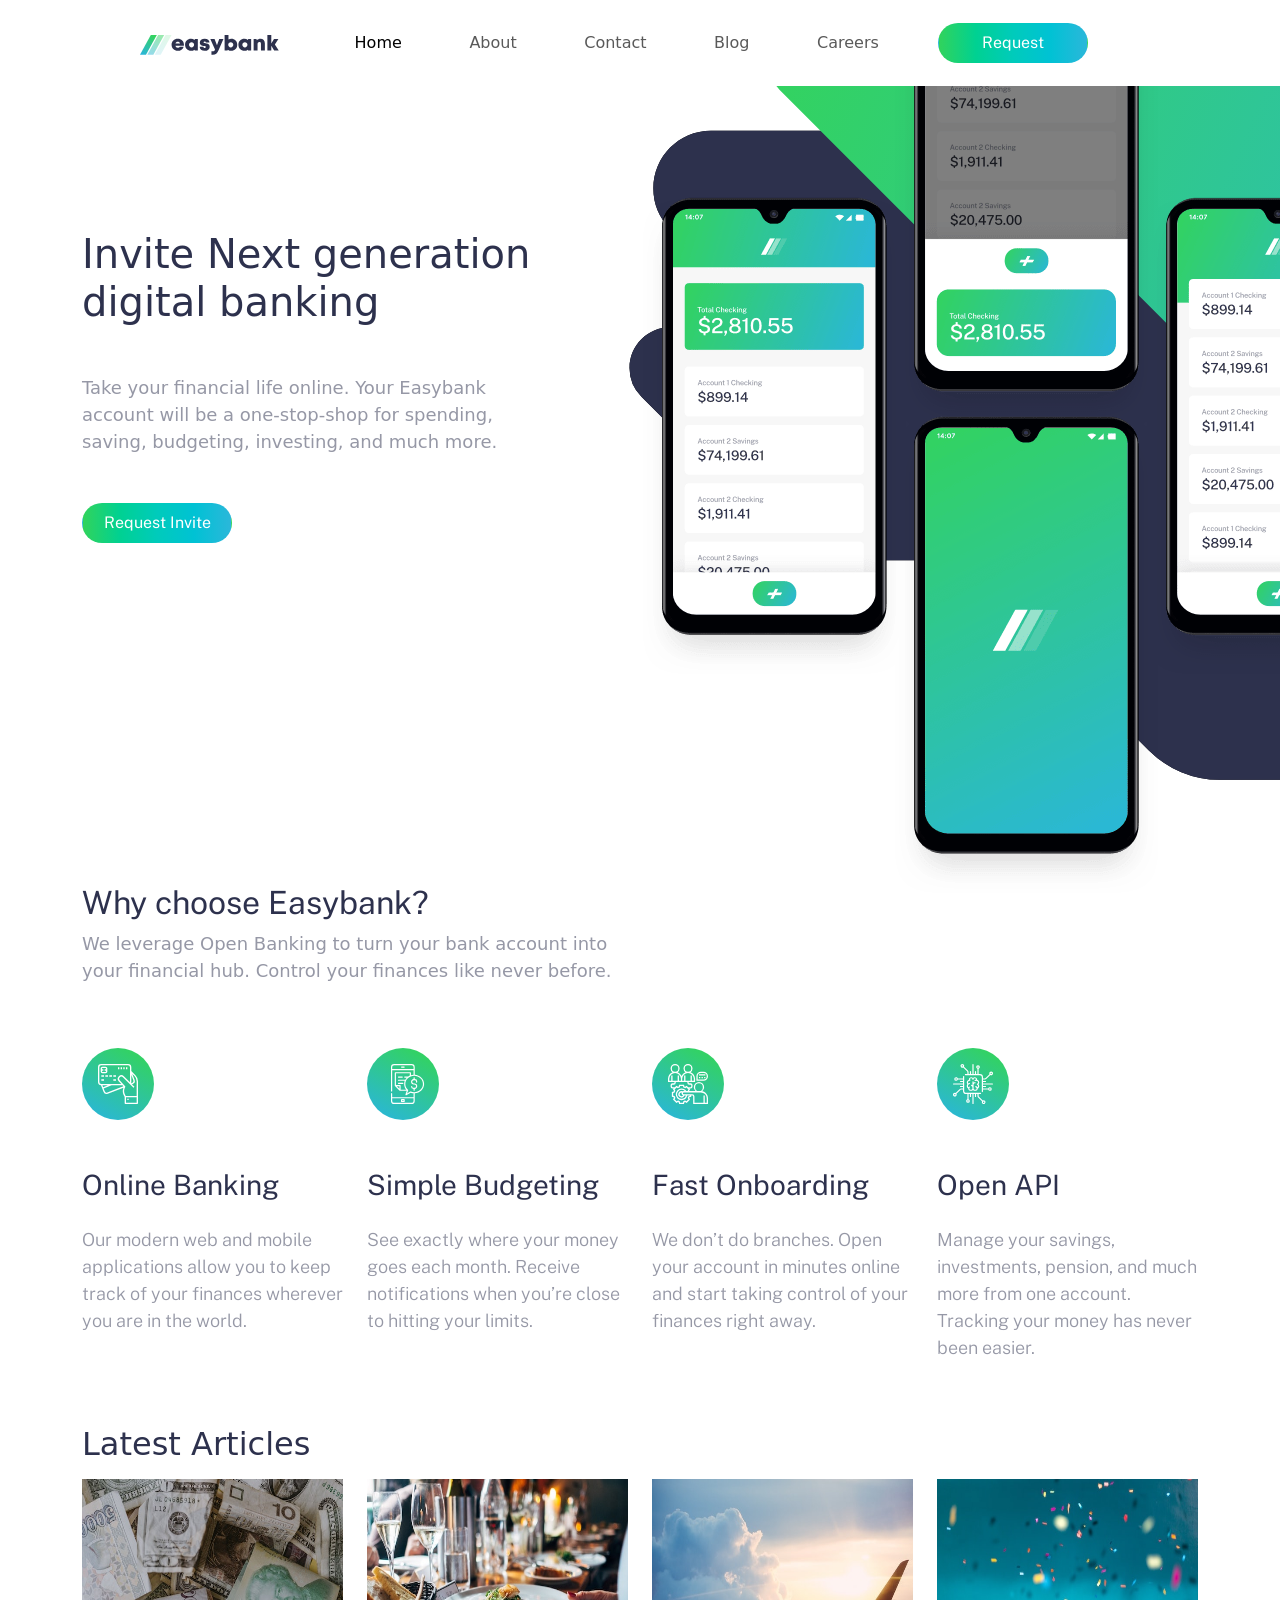
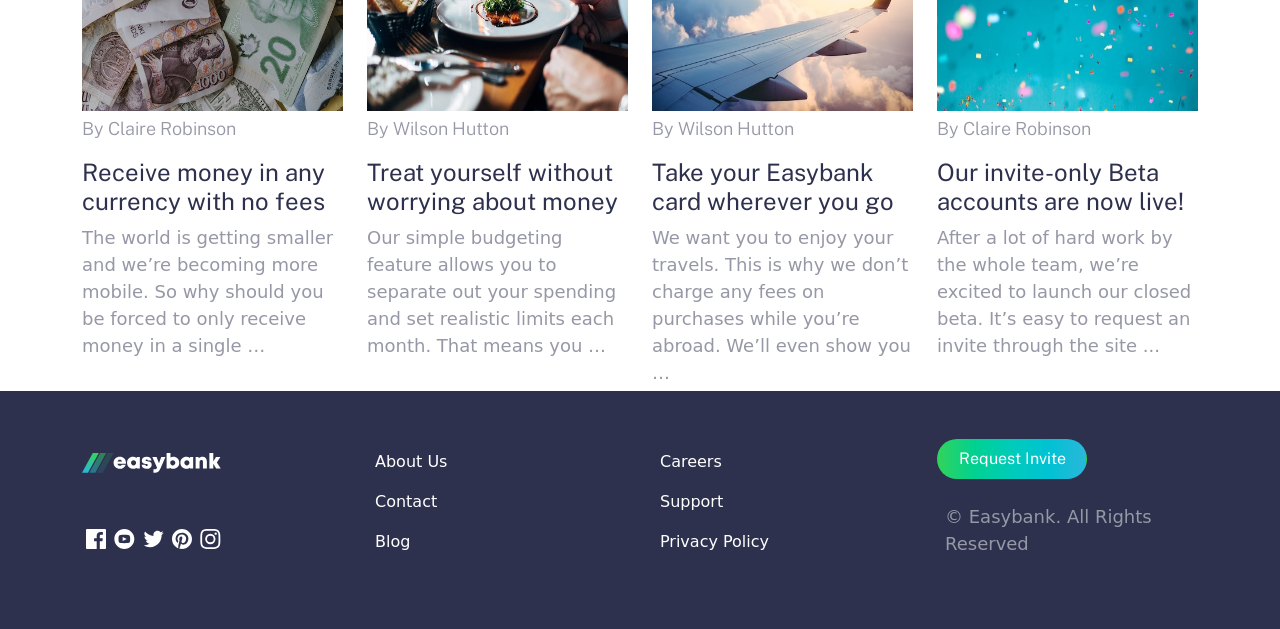
==== index.html @ f59cf516 "v0.2" ====
<!DOCTYPE html>
<html lang="en">
  <head>
    <meta charset="UTF-8" />
    <meta name="viewport" content="width=device-width, initial-scale=1.0" />
    <!-- displays site properly based on user's device -->

    <title>Easybank landing page</title>

    <!-- google fonts -->
    <link rel="preconnect" href="https://fonts.googleapis.com" />
    <link rel="preconnect" href="https://fonts.gstatic.com" crossorigin />
    <link
      href="https://fonts.googleapis.com/css2?family=Public+Sans:ital,wght@0,100..900;1,100..900&display=swap"
      rel="stylesheet"
    />

    <!-- Bootstrap CSS -->
    <link
      rel="stylesheet"
      href="./assets/vendors/bootstrap/bootstrap.min.css"
    />
    <!-- Main CSS -->
    <link rel="stylesheet" href="./assets/css/style.css" />
  </head>
  <body>
    <!-- start navbar -->
    <nav class="navbar navbar-expand-lg sticky-top bg-white">
      <div class="container-fluid nav-cont">
        <a class="navbar-brand" href="#"
          ><svg xmlns="http://www.w3.org/2000/svg" width="139" height="20">
            <defs>
              <linearGradient
                id="a"
                x1="72.195%"
                x2="17.503%"
                y1="0%"
                y2="100%"
              >
                <stop offset="0%" stop-color="#33D35E" />
                <stop offset="100%" stop-color="#2AB6D9" />
              </linearGradient>
            </defs>
            <g fill="none" fill-rule="evenodd">
              <path
                fill="#2D314D"
                fill-rule="nonzero"
                d="M37.754 15.847c2.852 0 5.152-1.622 5.952-4.216h-3.897c-.376.665-1.14 1.066-2.055 1.066-1.237 0-2.065-.674-2.32-1.978h8.44c.051-.352.081-.694.081-1.037 0-3.335-2.537-5.95-6.201-5.95-3.568 0-6.175 2.564-6.175 6.049 0 3.473 2.628 6.066 6.175 6.066zm2.344-7.297h-4.596c.317-1.129 1.11-1.749 2.252-1.749 1.181 0 2 .613 2.344 1.75zm10.946 7.296c1.32 0 2.5-.434 3.43-1.188l.336.804h3.027V4.093h-2.919l-.4.88c-.94-.775-2.135-1.222-3.474-1.222-3.476 0-5.961 2.505-5.961 6.026 0 3.533 2.485 6.07 5.961 6.07zm.524-3.467c-1.467 0-2.545-1.108-2.545-2.593 0-1.475 1.069-2.583 2.545-2.583 1.466 0 2.544 1.108 2.544 2.583 0 1.485-1.078 2.593-2.544 2.593zm13.123 3.467c3.02 0 5.025-1.554 5.025-3.93 0-2.883-2.387-3.256-4.183-3.575-1.08-.193-1.95-.344-1.95-.99 0-.527.422-.838 1.05-.838.71 0 1.197.337 1.197 1.063h3.667c-.044-2.303-1.92-3.843-4.816-3.843-2.912 0-4.854 1.47-4.854 3.75 0 2.757 2.337 3.289 4.1 3.574 1.092.181 1.952.368 1.952 1.024 0 .587-.543.88-1.116.88-.742 0-1.32-.383-1.32-1.214h-3.77c.036 2.463 1.919 4.1 5.018 4.1zm8.1 3.858c2.936 0 4.344-1.257 5.877-4.736l4.764-10.863h-4.206l-2.249 6.263-2.412-6.263H70.31l4.698 10.43c-.53 1.414-.983 1.804-2.48 1.804H71.45v3.365h1.341zm18.504-3.858c3.5 0 5.973-2.515 5.973-6.048S94.796 3.75 91.295 3.75a5.332 5.332 0 00-2.825.784V0H84.6v15.474h2.897l.37-.844c.923.771 2.102 1.216 3.428 1.216zm-.523-3.467c-1.467 0-2.545-1.108-2.545-2.58 0-1.486 1.078-2.594 2.545-2.594 1.466 0 2.544 1.108 2.544 2.593 0 1.473-1.087 2.58-2.544 2.58zm13.598 3.467c1.32 0 2.5-.434 3.43-1.188l.336.804h3.027V4.093h-2.918l-.401.88c-.939-.775-2.135-1.222-3.474-1.222-3.476 0-5.96 2.505-5.96 6.026 0 3.533 2.484 6.07 5.96 6.07zm.524-3.467c-1.467 0-2.545-1.108-2.545-2.593 0-1.475 1.07-2.583 2.545-2.583 1.467 0 2.545 1.108 2.545 2.583 0 1.485-1.078 2.593-2.545 2.593zm12.653 3.095V9.403c0-1.447.702-2.3 1.923-2.3.986 0 1.483.657 1.483 1.98v6.39h3.915V8.543c0-2.897-1.733-4.773-4.373-4.773-1.47 0-2.733.565-3.58 1.508l-.537-1.172h-2.747v11.369h3.916zm13.748 0v-4.808l2.848 4.808h4.616l-3.902-5.95 3.543-5.419h-4.397l-2.708 4.454V0h-3.916v15.474h3.916z"
              />
              <g fill="url(#a)">
                <path d="M10.802 0L0 19.704h5.986L16.789 0z" />
                <path opacity=".5" d="M18.171 0L7.368 19.704h5.986L24.157 0z" />
                <path
                  opacity=".15"
                  d="M25.539 0L14.737 19.704h5.986L31.525 0z"
                />
              </g>
            </g></svg
        ></a>
        <button
          class="navbar-toggler"
          type="button"
          data-bs-toggle="collapse"
          data-bs-target="#navbarSupportedContent"
          aria-controls="navbarSupportedContent"
          aria-expanded="false"
          aria-label="Toggle navigation"
        >
          <span class="navbar-toggler-icon"></span>
        </button>
        <div class="collapse navbar-collapse" id="navbarSupportedContent">
          <ul
            class="bg-white pb-3 pb-lg-0 navbar-nav justify-content-evenly mb-2 mb-lg-0 align-items-center"
          >
            <li class="nav-item">
              <a class="nav-link active" aria-current="page" href="#">Home</a>
            </li>
            <li class="nav-item">
              <a class="nav-link" href="#">About</a>
            </li>
            <li class="nav-item">
              <a class="nav-link" href="#">Contact</a>
            </li>
            <li class="nav-item">
              <a class="nav-link" href="#">Blog</a>
            </li>
            <li class="nav-item">
              <a class="nav-link" href="#">Careers</a>
            </li>
            <button class="btn rounded-pill public-sans-400 nav-btn">Request</button>
          </ul>
        </div>
      </div>
    </nav>
    <!-- end navbar -->

    <!-- start hero -->
    <div class="container mt-5">
      <section class="row hero">
        <div class="col-5 mt-5 pt-5">
          <h1 class="public-sans-500">
            Invite Next generation digital banking
          </h1>
          <p class="my-5">
            Take your financial life online. Your Easybank account will be a
            one-stop-shop for spending, saving, budgeting, investing, and much
            more.
          </p>
          <button class="btn rounded-pill public-sans-400">
            Request Invite
          </button>
        </div>
        <div class="col-7 hero-cont">
          <div class="intro-desktop">
            <svg
              class="svg-desktop"
              xmlns="http://www.w3.org/2000/svg"
              xmlns:xlink="http://www.w3.org/1999/xlink"
              width="1271"
              height="1034"
            >
              <defs>
                <linearGradient
                  id="c"
                  x1="0%"
                  x2="99.58%"
                  y1="36.147%"
                  y2="63.736%"
                >
                  <stop offset="0%" stop-color="#33D35E" />
                  <stop offset="100%" stop-color="#2AB6D9" />
                </linearGradient>
                <filter
                  id="a"
                  width="104.9%"
                  height="135.9%"
                  x="-4.8%"
                  y="-17.6%"
                  filterUnits="objectBoundingBox"
                >
                  <feOffset
                    dy="2"
                    in="SourceAlpha"
                    result="shadowOffsetOuter1"
                  />
                  <feGaussianBlur
                    in="shadowOffsetOuter1"
                    result="shadowBlurOuter1"
                    stdDeviation="38.5"
                  />
                  <feColorMatrix
                    in="shadowBlurOuter1"
                    values="0 0 0 0 0 0 0 0 0 0 0 0 0 0 0 0 0 0 0.0240111451 0"
                  />
                </filter>
                <path
                  id="b"
                  d="M69.445 572.84L203.73 707.112a100 100 0 0070.708 29.286h70.693a100 100 0 0170.708 29.287l161.04 161.027A100 100 0 00647.584 956h388.853c44.964 0 81.415-36.45 81.415-81.414a81.414 81.414 0 00-23.848-57.57l-86.392-86.386c-12.033-12.032-12.034-31.54-.002-43.574a30.812 30.812 0 0121.788-9.025c17.017 0 30.812-13.795 30.812-30.812 0-8.172-3.246-16.01-9.025-21.788L855.85 430.11a100 100 0 00-70.708-29.287H550.7a100 100 0 01-70.708-29.287l-35.253-35.25A100 100 0 00374.032 307H138.88c-31.769 0-57.523 25.754-57.523 57.523a57.523 57.523 0 0016.85 40.676l28.761 28.76c15.886 15.884 15.887 41.64.003 57.525a40.676 40.676 0 01-28.764 11.915c-22.465 0-40.677 18.211-40.677 40.676a40.676 40.676 0 0011.915 28.764z"
                />
              </defs>
              <g fill="none" fill-rule="evenodd" transform="translate(15)">
                <use fill="#000" filter="url(#a)" xlink:href="#b" />
                <use fill="#2D314D" xlink:href="#b" />
                <path
                  fill="url(#c)"
                  d="M207.445 265.84L341.73 400.112a100 100 0 0070.708 29.286h70.693a100 100 0 0170.708 29.287l161.04 161.027A100 100 0 00785.584 649h388.853c44.964 0 81.415-36.45 81.415-81.414a81.414 81.414 0 00-23.848-57.57l-86.392-86.386c-12.033-12.032-12.034-31.54-.002-43.574a30.812 30.812 0 0121.788-9.025c17.017 0 30.812-13.795 30.812-30.812 0-8.172-3.246-16.01-9.025-21.788L993.85 123.11a100 100 0 00-70.708-29.287H688.7a100 100 0 01-70.708-29.287l-35.253-35.25A100 100 0 00512.032 0H276.88c-31.769 0-57.523 25.754-57.523 57.523a57.523 57.523 0 0016.85 40.676l28.761 28.76c15.886 15.884 15.887 41.64.003 57.525a40.676 40.676 0 01-28.764 11.915c-22.465 0-40.677 18.211-40.677 40.676a40.676 40.676 0 0011.915 28.764z"
                />
              </g>
            </svg>
          </div>
          <div class="mockup">
            <img src="./images/image-mockups.png" alt="" />
          </div>
        </div>
      </section>
    </div>
    <!-- end hero -->

    <!-- start section 2 -->
    <div class="container">
      <div class="sec2-content w-50">
        <h2 class="public-sans-400">Why choose Easybank?</h2>
        <p>
          We leverage Open Banking to turn your bank account into your financial
          hub. Control your finances like never before.
        </p>
      </div>
      <section class="row section2 pt-5">
        <div class="col-3">
          <svg
            class="mb-5"
            xmlns="http://www.w3.org/2000/svg"
            width="72"
            height="72"
          >
            <defs>
              <linearGradient id="a" x1="0%" x2="99.58%" y1="0%" y2="99.58%">
                <stop offset="0%" stop-color="#33D35E" />
                <stop offset="100%" stop-color="#2AB6D9" />
              </linearGradient>
            </defs>
            <g fill="none" fill-rule="evenodd">
              <circle cx="36" cy="36" r="36" fill="url(#a)" />
              <path
                fill="#FFF"
                fill-rule="nonzero"
                d="M45.984 16a3.336 3.336 0 013.332 3.332v3.727l4.11 4.118a8.72 8.72 0 012.553 6.141v21.994a.666.666 0 01-.667.667H43.32a.666.666 0 01-.667-.667V48.84l-.382-.612a9.632 9.632 0 01-.83-8.553L25.799 45.7a3.332 3.332 0 01-4.307-1.91l-2.504-6.502A3.325 3.325 0 0116 33.99V19.332A3.336 3.336 0 0119.332 16zm8.662 33.316h-10.66v5.33h10.66v-5.33zm-7.996 1.332v1.333h-1.332v-1.333h1.332zm3.675-24.69l2.255 5.855a3.332 3.332 0 01-1.91 4.305l-.683.266 2.465 2.466-.942.942-10.618-10.615a2.222 2.222 0 00-3.209 3.073l5.46 5.957c.196.213.232.53.088.78a8.309 8.309 0 00.169 8.534l.289.462h10.957V33.318a7.379 7.379 0 00-2.162-5.198l-2.159-2.163zm-9.798 11.36H29.565v.004l-7.953 3.065 1.124 2.923a1.999 1.999 0 002.584 1.147l16.073-6.195-.866-.944zm-14.658.004h-5.44l.702 1.824 4.738-1.824zm20.115-19.99H19.332a2 2 0 00-2 2V33.99a2 2 0 002 2h19.974l-2.602-2.843a3.555 3.555 0 015.13-4.916l6.104 6.105c.025-.114.04-.23.045-.346V23.582l-.006-.015h.006v-4.235a2 2 0 00-1.999-2zm3.332 9.712v6.946a3.332 3.332 0 01-.282 1.333l1.156-.446a1.999 1.999 0 001.148-2.584l-2.022-5.25zm-27.32 4.281v1.333h-2.664v-1.333h2.665zm11.994 0v1.333h-2.665v-1.333h2.665zm-11.993-3.998v1.333h-2.665v-1.333h2.665zm3.998 0v1.333h-2.666v-1.333h2.666zm3.998 0v1.333h-2.666v-1.333h2.666zm3.997 0v1.333h-2.665v-1.333h2.665zm-10.394-8.662c.957 0 1.732.776 1.732 1.733v3.198c0 .957-.775 1.732-1.732 1.732h-3.198a1.732 1.732 0 01-1.733-1.732v-3.198c0-.957.776-1.733 1.733-1.733zm0 1.333h-3.198a.4.4 0 00-.4.4v.932h1.332v1.333h-1.332v.933c0 .22.179.4.4.4h3.198a.4.4 0 00.4-.4v-.933h-1.333V21.33h1.333v-.932a.4.4 0 00-.4-.4zm21.722-.666v1.998h-1.333v-1.998h1.333zm-2.666 0v1.998H41.32v-1.998h1.332zm-2.665 0v1.998h-1.332v-1.998h1.332zm-2.665 0v1.998h-1.333v-1.998h1.333z"
              />
            </g>
          </svg>
          <h3 class="public-sans-400 mb-4">Online Banking</h3>
          <p class="public-sans-300">
            Our modern web and mobile applications allow you to keep track of
            your finances wherever you are in the world.
          </p>
        </div>
        <div class="col-3">
          <svg
            class="mb-5"
            xmlns="http://www.w3.org/2000/svg"
            width="72"
            height="72"
          >
            <defs>
              <linearGradient id="a" x1="0%" x2="99.58%" y1="0%" y2="99.58%">
                <stop offset="0%" stop-color="#33D35E" />
                <stop offset="100%" stop-color="#2AB6D9" />
              </linearGradient>
            </defs>
            <g fill="none" fill-rule="evenodd">
              <circle cx="36" cy="36" r="36" fill="url(#a)" />
              <path
                fill="#FFF"
                fill-rule="nonzero"
                d="M44.633 16a3.096 3.096 0 013.092 3.092v7.57c5.23.286 9.393 4.365 9.393 9.338 0 4.973-4.162 9.052-9.393 9.338v7.57A3.095 3.095 0 0144.633 56H27.099a3.095 3.095 0 01-3.092-3.092v-7.24a.587.587 0 111.174 0v3.522h21.37v-3.852a10.479 10.479 0 01-2.89-.568l-4.383 2.391c-.466.254-1.013-.22-.833-.716l1.308-3.596h-6.705a.592.592 0 01-.415-.172l-4.697-4.696a.593.593 0 01-.172-.415V24.728c0-.324.263-.587.587-.587h15.03c.324 0 .587.263.587.587v2.402c.819-.258 1.685-.419 2.583-.468v-4.478H25.18v20.704a.587.587 0 11-1.174 0V19.092A3.096 3.096 0 0127.099 16zm1.918 34.364H25.18v2.544a1.92 1.92 0 001.918 1.918h17.534a1.92 1.92 0 001.918-1.918v-2.544zm-9.433.705c.325 0 .587.262.587.587v1.878a.587.587 0 01-.587.587h-2.505a.587.587 0 01-.587-.587v-1.878c0-.325.263-.587.587-.587zm-.587 1.174h-1.33v.704h1.33v-.704zM47.138 27.82c-4.856 0-8.806 3.67-8.806 8.18 0 2.217.94 4.293 2.647 5.846.177.16.239.41.157.635l-1.056 2.905 3.251-1.773a.587.587 0 01.49-.034 9.343 9.343 0 003.317.601c4.856 0 8.806-3.67 8.806-8.18s-3.95-8.18-8.806-8.18zm0 1.33c.324 0 .587.264.587.588v1.291h.04a2.469 2.469 0 012.465 2.466v.626a.587.587 0 11-1.174 0v-.626c0-.712-.58-1.291-1.292-1.291h-.94c-.884 0-1.604.72-1.604 1.604 0 .885.72 1.605 1.605 1.605h.626a2.782 2.782 0 012.779 2.779c0 1.44-1.1 2.627-2.505 2.765v1.305a.587.587 0 11-1.174 0v-1.291h-.04a2.469 2.469 0 01-2.465-2.466.587.587 0 111.174 0c0 .712.58 1.291 1.292 1.291h.939c.885 0 1.605-.72 1.605-1.604 0-.885-.72-1.605-1.605-1.605h-.626a2.782 2.782 0 01-2.78-2.779c0-1.44 1.102-2.627 2.506-2.765v-1.305c0-.324.263-.587.587-.587zm-4.345-3.835H28.938v11.663h4.11c.324 0 .587.263.587.588v4.11h5.567c-1.327-1.622-2.044-3.593-2.044-5.676 0-1.112.208-2.18.59-3.17h-6.266a.587.587 0 110-1.174h6.82c.399-.711.893-1.369 1.466-1.957h-2.023a.587.587 0 110-1.174h3.13c.076 0 .148.014.214.04.53-.38 1.1-.71 1.704-.985v-2.265zM32.461 38.153h-2.692l2.692 2.692v-2.692zm3.405-3.366a.587.587 0 110 1.174h-4.384a.587.587 0 110-1.174zm-.626-6.263a.587.587 0 110 1.175h-3.758a.587.587 0 110-1.175zm9.393-11.35H27.099a1.92 1.92 0 00-1.918 1.918v1.918h21.37v-1.918a1.92 1.92 0 00-1.918-1.918zm-7.515 1.33a.587.587 0 110 1.175h-2.505a.587.587 0 110-1.174z"
              />
            </g>
          </svg>
          <h3 class="public-sans-400 mb-4">Simple Budgeting</h3>
          <p class="public-sans-300">
            See exactly where your money goes each month. Receive notifications
            when you’re close to hitting your limits.
          </p>
        </div>
        <div class="col-3">
          <svg
            class="mb-5"
            xmlns="http://www.w3.org/2000/svg"
            width="72"
            height="72"
          >
            <defs>
              <linearGradient id="a" x1="0%" x2="99.58%" y1="0%" y2="99.58%">
                <stop offset="0%" stop-color="#33D35E" />
                <stop offset="100%" stop-color="#2AB6D9" />
              </linearGradient>
            </defs>
            <g fill="none" fill-rule="evenodd">
              <circle cx="36" cy="36" r="36" fill="url(#a)" />
              <path
                fill="#FFF"
                fill-rule="nonzero"
                d="M36 16a4.522 4.522 0 014.516 4.516 4.514 4.514 0 01-1.951 3.713c2.647 1.031 4.532 3.601 4.532 6.61v3.226h-6.452v.645c0 .356.29.645.645.645h1.29c1.068 0 1.936.868 1.936 1.935v1.29a1.938 1.938 0 01-1.935 1.936h-1.153l.69.69-.964 1.59c.047.1.081.2.124.3h6.287a5.146 5.146 0 01-1.759-3.87 5.167 5.167 0 015.162-5.161 5.167 5.167 0 015.161 5.16 5.154 5.154 0 01-1.904 4c3.283.621 5.775 3.507 5.775 6.969V56H41.161v-7.42a.969.969 0 00-.967-.967h-.968v1.15l-1.802.443c-.08.215-.17.43-.269.642l.963 1.59-3.453 3.454-1.59-.963c-.214.1-.428.19-.642.268L31.99 56h-4.883l-.442-1.802a8.519 8.519 0 01-.642-.268l-1.59.962-3.454-3.453.963-1.59a8.632 8.632 0 01-.268-.642l-1.803-.443V43.88l1.803-.443c.079-.214.169-.428.268-.642l-.963-1.59.69-.69h-1.153a1.938 1.938 0 01-1.935-1.935v-1.29c0-1.068.868-1.936 1.935-1.936h1.29a.645.645 0 00.646-.645v-.645H16v-3.226c0-3.009 1.885-5.579 4.532-6.61a4.514 4.514 0 01-1.951-3.713A4.522 4.522 0 0123.097 16a4.522 4.522 0 014.516 4.516 4.514 4.514 0 01-1.952 3.713 7.126 7.126 0 013.887 3.67 7.128 7.128 0 013.887-3.67 4.514 4.514 0 01-1.951-3.713A4.522 4.522 0 0136 16zm12.903 28.387H31.806a.969.969 0 000 1.936h8.388a2.26 2.26 0 012.258 2.258v6.129h9.032v-7.097h1.29v7.097h1.936v-4.516a5.813 5.813 0 00-5.807-5.807zm-17.925-6.452h-2.86l-.37 1.514-.347.11a7.029 7.029 0 00-1.113.465l-.32.167-1.339-.81-2.021 2.022.81 1.338-.168.32a7.08 7.08 0 00-.465 1.114l-.11.346-1.514.372v2.86l1.514.37.109.347c.117.368.273.743.466 1.113l.167.32-.81 1.339 2.021 2.021 1.338-.81.322.168c.37.192.744.349 1.114.466l.344.11.373 1.513h2.86l.37-1.514.346-.109a7.029 7.029 0 001.113-.466l.322-.167 1.338.81 2.021-2.021-.81-1.338.167-.322c.193-.37.35-.744.467-1.114l.11-.344 1.512-.373v-.14H35.21a5.813 5.813 0 01-5.662 4.517 5.813 5.813 0 01-5.806-5.806 5.813 5.813 0 015.806-5.807c1.936 0 3.74.985 4.813 2.581h1.503l-.017-.034-.167-.322.81-1.338-2.022-2.021-1.338.81-.321-.167a7.08 7.08 0 00-1.113-.466l-.346-.11-.372-1.514zm-1.43 3.871a4.522 4.522 0 00-4.516 4.517 4.522 4.522 0 004.516 4.516 4.521 4.521 0 004.327-3.226h-1.371a3.225 3.225 0 11-1.71-4.265 2.234 2.234 0 011.012-.251h.898a4.533 4.533 0 00-3.156-1.29zm0 2.581a1.938 1.938 0 00-1.935 1.936c0 1.067.868 1.935 1.935 1.935.623 0 1.184-.3 1.542-.773a2.253 2.253 0 01-1.542-2.13c0-.337.08-.653.212-.94-.071-.009-.14-.028-.212-.028zm17.42-9.032a3.875 3.875 0 00-3.871 3.87 3.875 3.875 0 003.87 3.872 3.875 3.875 0 003.872-3.871 3.875 3.875 0 00-3.871-3.871zm-11.613-1.29H23.742v.645a1.938 1.938 0 01-1.936 1.935h-1.29a.645.645 0 00-.645.645v1.29c0 .357.289.646.645.646h2.443l1.473-1.472 1.59.962c.213-.1.428-.189.642-.268l.443-1.803h4.883l.443 1.803c.214.08.428.169.642.268l1.59-.962 1.472 1.472h2.444a.645.645 0 00.645-.645v-1.29a.645.645 0 00-.645-.646h-1.29a1.938 1.938 0 01-1.936-1.935v-.645zm-12.258-9.033a5.813 5.813 0 00-5.807 5.807v1.935h1.936v-5.161h1.29v5.161h5.161v-5.161h1.29v5.161h1.936V30.84a5.813 5.813 0 00-5.806-5.807zm12.903 0a5.813 5.813 0 00-5.806 5.807v1.935h1.935v-5.161h1.29v5.161h5.162v-5.161h1.29v5.161h1.935V30.84A5.813 5.813 0 0036 25.032zm15.484-1.29A4.522 4.522 0 0156 28.258a4.522 4.522 0 01-4.516 4.516h-7.097v-4.516a4.522 4.522 0 014.516-4.516zm0 1.29h-2.58a3.23 3.23 0 00-3.227 3.226v3.226h5.807a3.23 3.23 0 003.226-3.226 3.23 3.23 0 00-3.226-3.226zm-3.226 3.871v1.29h-1.29v-1.29h1.29zm2.58 0v1.29h-1.29v-1.29h1.29zm2.581 0v1.29h-1.29v-1.29h1.29zm0-2.58v1.29h-6.451v-1.29h6.451zM23.097 17.29a3.23 3.23 0 00-3.226 3.226 3.23 3.23 0 003.226 3.226 3.23 3.23 0 003.226-3.226 3.23 3.23 0 00-3.226-3.226zm12.903 0a3.23 3.23 0 00-3.226 3.226A3.23 3.23 0 0036 23.742a3.23 3.23 0 003.226-3.226A3.23 3.23 0 0036 17.29z"
              />
            </g>
          </svg>
          <h3 class="public-sans-400 mb-4">Fast Onboarding</h3>
          <p class="public-sans-300">
            We don’t do branches. Open your account in minutes online and start
            taking control of your finances right away.
          </p>
        </div>
        <div class="col-3">
          <svg
            class="mb-5"
            xmlns="http://www.w3.org/2000/svg"
            width="72"
            height="72"
          >
            <defs>
              <linearGradient id="a" x1="0%" x2="99.58%" y1="0%" y2="99.58%">
                <stop offset="0%" stop-color="#33D35E" />
                <stop offset="100%" stop-color="#2AB6D9" />
              </linearGradient>
            </defs>
            <g fill="none" fill-rule="evenodd">
              <circle cx="36" cy="36" r="36" fill="url(#a)" />
              <path
                fill="#FFF"
                fill-rule="nonzero"
                d="M26.118 28.339a.586.586 0 111.135.292c-.04.156-.06.317-.06.48V42.89c0 1.058.86 1.919 1.918 1.919H42.89c.163 0 .324-.02.48-.06a.586.586 0 11.292 1.134 3.102 3.102 0 01-.772.098h-1.293v1.767c0 .345.134.67.379.914l3.855 3.855a1.84 1.84 0 012.116.346 1.84 1.84 0 010 2.6c-.358.358-.829.537-1.3.537-.47 0-.941-.18-1.3-.538a1.84 1.84 0 01-.345-2.116l-3.855-3.855a2.448 2.448 0 01-.722-1.743V45.98h-1.333v2.545a.586.586 0 01-1.172 0V45.98h-1.333v9.434a.586.586 0 01-1.172 0V45.98h-1.333v2.545a.586.586 0 01-1.172 0V45.98h-1.333v5.187a1.841 1.841 0 011.253 1.742 1.84 1.84 0 01-1.839 1.838 1.84 1.84 0 01-1.838-1.838c0-.809.525-1.497 1.252-1.742V45.98h-1.293a3.094 3.094 0 01-3.09-3.091v-1.293h-1.768c-.345 0-.67.134-.914.379l-3.854 3.853c.125.251.192.53.192.818 0 .492-.191.953-.538 1.3a1.827 1.827 0 01-1.3.539c-.492 0-.953-.191-1.3-.539a1.827 1.827 0 01-.539-1.3c0-.49.191-.952.538-1.3a1.827 1.827 0 011.3-.538c.29 0 .567.067.819.192l3.853-3.854a2.448 2.448 0 011.743-.722h1.767v-1.333h-2.545a.586.586 0 010-1.172h2.545v-1.333h-9.434a.586.586 0 010-1.172h9.434v-1.333h-2.545a.586.586 0 010-1.172h2.545v-1.333h-5.187a1.841 1.841 0 01-1.742 1.252 1.84 1.84 0 01-1.838-1.838 1.84 1.84 0 011.838-1.839c.809 0 1.497.526 1.742 1.253h5.187v-1.293c0-.261.033-.521.098-.772zm20.528 25.156a.665.665 0 00-.47 1.138.667.667 0 10.47-1.138zM30.99 52.243a.667.667 0 10.002 1.334.667.667 0 00-.002-1.334zM17.838 45.98a.662.662 0 00-.47.195.662.662 0 00-.196.471.662.662 0 00.667.667.662.662 0 00.667-.667.662.662 0 00-.196-.47.662.662 0 00-.472-.196zM36 16c.324 0 .586.262.586.586v9.434h1.333v-2.545a.586.586 0 011.172 0v2.545h1.333v-5.187a1.841 1.841 0 01-1.252-1.742 1.84 1.84 0 011.838-1.838 1.84 1.84 0 011.839 1.838c0 .809-.526 1.497-1.253 1.742v5.187h1.293a3.094 3.094 0 013.09 3.091v1.293h1.768c.345 0 .67-.135.914-.379l3.854-3.853a1.83 1.83 0 01-.192-.818c0-.492.191-.953.539-1.3a1.827 1.827 0 011.3-.539c.49 0 .952.191 1.3.539.347.347.538.809.538 1.3 0 .49-.191.952-.538 1.3a1.827 1.827 0 01-1.3.538 1.83 1.83 0 01-.819-.192l-3.853 3.854a2.448 2.448 0 01-1.743.722H45.98v1.333h2.545a.586.586 0 010 1.172H45.98v1.333h9.434a.586.586 0 110 1.172H45.98v1.333h2.545a.586.586 0 010 1.172H45.98v1.333h5.187a1.841 1.841 0 011.742-1.252 1.84 1.84 0 011.838 1.838 1.84 1.84 0 01-1.838 1.838 1.841 1.841 0 01-1.742-1.252H45.98v1.293a3.1 3.1 0 01-.097.771.586.586 0 11-1.135-.291c.04-.156.06-.317.06-.48V29.11c0-1.058-.861-1.919-1.92-1.919H29.112c-.163 0-.324.02-.48.06a.586.586 0 11-.292-1.134c.251-.065.51-.098.772-.098h1.293v-1.767c0-.345-.134-.67-.379-.914l-3.855-3.855a1.841 1.841 0 01-2.116-.345 1.84 1.84 0 010-2.6 1.84 1.84 0 012.6 0 1.84 1.84 0 01.345 2.116l3.855 3.855c.466.466.722 1.085.722 1.743v1.767h1.333v-2.545a.586.586 0 011.172 0v2.545h1.333v-9.434c0-.324.262-.586.586-.586zm1.761 13.151c1.295 0 2.348.966 2.348 2.152a2 2 0 01-.058.472c1.255.345 2.171 1.406 2.171 2.66 0 .702-.3 1.372-.815 1.878.516.507.815 1.177.815 1.879 0 .955-.544 1.84-1.414 2.344-.087 1.288-1.262 2.313-2.694 2.313A2.796 2.796 0 0136 41.914a2.796 2.796 0 01-2.114.935c-1.488 0-2.7-1.106-2.7-2.465-.876-.579-1.408-1.509-1.408-2.505 0-.655.226-1.27.617-1.777a2.573 2.573 0 01-.617-1.668c0-1.253.916-2.314 2.171-2.66a2 2 0 01-.058-.47c0-1.187 1.053-2.153 2.348-2.153.7 0 1.33.284 1.761.732a2.437 2.437 0 011.761-.732zm0 1.172c-.648 0-1.175.44-1.175.98a.586.586 0 01-1.172 0c0-.54-.527-.98-1.175-.98-.649 0-1.176.44-1.176.98a.87.87 0 00.215.562v.001l.029.037.008.01.013.022a.586.586 0 01-.497.895l-.016-.001c-1.03.006-1.865.724-1.866 1.605 0 .319.112.625.32.886a3.57 3.57 0 011.075-.438.586.586 0 01.262 1.142c-.975.224-1.657.987-1.657 1.855 0 .481.216.942.586 1.292.1-.163.222-.315.362-.455a.586.586 0 11.826.831c-.235.234-.365.531-.365.837 0 .713.686 1.293 1.528 1.293.843 0 1.528-.58 1.528-1.293V39.13c0-.537-.401-1.025-.999-1.212a.586.586 0 01.351-1.118c.234.073.45.175.648.3v-3.254a.586.586 0 011.172 0v.749c.434-.274.96-.434 1.527-.434a.586.586 0 010 1.172c-.842 0-1.527.58-1.527 1.292v3.758c0 .713.685 1.293 1.527 1.293.843 0 1.528-.58 1.528-1.293 0-.538-.401-1.025-.999-1.213a.586.586 0 11.352-1.118 2.63 2.63 0 011.54 1.24c.324-.294.516-.688.516-1.101 0-.554-.337-1.063-.901-1.36a.586.586 0 010-1.037c.564-.298.901-.807.901-1.36 0-.882-.835-1.6-1.865-1.606h-.024a2.118 2.118 0 00-.819.164.586.586 0 11-.455-1.08c.306-.13.628-.21.962-.241a.824.824 0 00.088-.369c0-.54-.528-.98-1.176-.98zm15.148 10.02a.667.667 0 10.001 1.335.667.667 0 000-1.334zm-33.818-10.02a.667.667 0 10.001 1.335.667.667 0 00-.001-1.335zm35.07-5.636a.662.662 0 00-.47.195.662.662 0 00-.196.472.662.662 0 00.667.667c.178 0 .345-.07.47-.196a.662.662 0 00.196-.471.662.662 0 00-.195-.472.662.662 0 00-.471-.195zm-13.15-6.263a.667.667 0 100 1.335.667.667 0 000-1.335zm-15.657-1.252a.667.667 0 10.002 1.333.667.667 0 00-.002-1.333z"
              />
            </g>
          </svg>
          <h3 class="public-sans-400 mb-4">Open API</h3>
          <p class="public-sans-300">
            Manage your savings, investments, pension, and much more from one
            account. Tracking your money has never been easier.
          </p>
        </div>
      </section>
    </div>
    <!-- end section 2 -->

    <!-- start section 3 -->
    <div class="container my-5">
      <h2 class="mb-3">Latest Articles</h2>
      <section class="section3 row">
        <div class="col-3">
          <img
            class="img-fluid image-sec3"
            src="./images/image-currency.jpg"
            alt=""
          />
          <p class="public-sans-300 mt-1">By Claire Robinson</p>
          <h5 class="public-sans-400 fs-4">
            Receive money in any currency with no fees
          </h5>
          <p>
            The world is getting smaller and we’re becoming more mobile. So why
            should you be forced to only receive money in a single …
          </p>
        </div>
        <div class="col-3">
          <img
            class="img-fluid image-sec3"
            src="./images/image-restaurant.jpg"
            alt=""
          />
          <p class="public-sans-300 mt-1">By Wilson Hutton</p>
          <h5 class="public-sans-400 fs-4">
            Treat yourself without worrying about money
          </h5>
          <p>
            Our simple budgeting feature allows you to separate out your
            spending and set realistic limits each month. That means you …
          </p>
        </div>
        <div class="col-3">
          <img
            class="img-fluid image-sec3"
            src="./images/image-plane.jpg"
            alt=""
          />
          <p class="public-sans-300 mt-1">By Wilson Hutton</p>
          <h5 class="public-sans-400 fs-4">
            Take your Easybank card wherever you go
          </h5>
          <p>
            We want you to enjoy your travels. This is why we don’t charge any
            fees on purchases while you’re abroad. We’ll even show you …
          </p>
        </div>
        <div class="col-3">
          <img
            class="img-fluid image-sec3"
            src="./images/image-confetti.jpg"
            alt=""
          />
          <p class="public-sans-300 mt-1">By Claire Robinson</p>
          <h5 class="public-sans-400 fs-4">
            Our invite-only Beta accounts are now live!
          </h5>
          <p>
            After a lot of hard work by the whole team, we’re excited to launch
            our closed beta. It’s easy to request an invite through the site ...
          </p>
        </div>
      </section>
    </div>
    <!-- end section 3 -->

    <!-- start footer -->
    <footer class="py-5">
      <div class="container">
        <div class="row justify-content-between align-items-center">
          <div class="col-9">
            <div class="row align-items-center">
              <div class="col-4">
                <svg xmlns="http://www.w3.org/2000/svg" width="139" height="20">
                  <defs>
                    <linearGradient
                      id="a"
                      x1="72.195%"
                      x2="17.503%"
                      y1="0%"
                      y2="100%"
                    >
                      <stop offset="0%" stop-color="#33D35E" />
                      <stop offset="100%" stop-color="#2AB6D9" />
                    </linearGradient>
                  </defs>
                  <g fill="none" fill-rule="evenodd">
                    <path
                      fill="#fff"
                      fill-rule="nonzero"
                      d="M37.754 15.847c2.852 0 5.152-1.622 5.952-4.216h-3.897c-.376.665-1.14 1.066-2.055 1.066-1.237 0-2.065-.674-2.32-1.978h8.44c.051-.352.081-.694.081-1.037 0-3.335-2.537-5.95-6.201-5.95-3.568 0-6.175 2.564-6.175 6.049 0 3.473 2.628 6.066 6.175 6.066zm2.344-7.297h-4.596c.317-1.129 1.11-1.749 2.252-1.749 1.181 0 2 .613 2.344 1.75zm10.946 7.296c1.32 0 2.5-.434 3.43-1.188l.336.804h3.027V4.093h-2.919l-.4.88c-.94-.775-2.135-1.222-3.474-1.222-3.476 0-5.961 2.505-5.961 6.026 0 3.533 2.485 6.07 5.961 6.07zm.524-3.467c-1.467 0-2.545-1.108-2.545-2.593 0-1.475 1.069-2.583 2.545-2.583 1.466 0 2.544 1.108 2.544 2.583 0 1.485-1.078 2.593-2.544 2.593zm13.123 3.467c3.02 0 5.025-1.554 5.025-3.93 0-2.883-2.387-3.256-4.183-3.575-1.08-.193-1.95-.344-1.95-.99 0-.527.422-.838 1.05-.838.71 0 1.197.337 1.197 1.063h3.667c-.044-2.303-1.92-3.843-4.816-3.843-2.912 0-4.854 1.47-4.854 3.75 0 2.757 2.337 3.289 4.1 3.574 1.092.181 1.952.368 1.952 1.024 0 .587-.543.88-1.116.88-.742 0-1.32-.383-1.32-1.214h-3.77c.036 2.463 1.919 4.1 5.018 4.1zm8.1 3.858c2.936 0 4.344-1.257 5.877-4.736l4.764-10.863h-4.206l-2.249 6.263-2.412-6.263H70.31l4.698 10.43c-.53 1.414-.983 1.804-2.48 1.804H71.45v3.365h1.341zm18.504-3.858c3.5 0 5.973-2.515 5.973-6.048S94.796 3.75 91.295 3.75a5.332 5.332 0 00-2.825.784V0H84.6v15.474h2.897l.37-.844c.923.771 2.102 1.216 3.428 1.216zm-.523-3.467c-1.467 0-2.545-1.108-2.545-2.58 0-1.486 1.078-2.594 2.545-2.594 1.466 0 2.544 1.108 2.544 2.593 0 1.473-1.087 2.58-2.544 2.58zm13.598 3.467c1.32 0 2.5-.434 3.43-1.188l.336.804h3.027V4.093h-2.918l-.401.88c-.939-.775-2.135-1.222-3.474-1.222-3.476 0-5.96 2.505-5.96 6.026 0 3.533 2.484 6.07 5.96 6.07zm.524-3.467c-1.467 0-2.545-1.108-2.545-2.593 0-1.475 1.07-2.583 2.545-2.583 1.467 0 2.545 1.108 2.545 2.583 0 1.485-1.078 2.593-2.545 2.593zm12.653 3.095V9.403c0-1.447.702-2.3 1.923-2.3.986 0 1.483.657 1.483 1.98v6.39h3.915V8.543c0-2.897-1.733-4.773-4.373-4.773-1.47 0-2.733.565-3.58 1.508l-.537-1.172h-2.747v11.369h3.916zm13.748 0v-4.808l2.848 4.808h4.616l-3.902-5.95 3.543-5.419h-4.397l-2.708 4.454V0h-3.916v15.474h3.916z"
                    />
                    <g fill="url(#a)">
                      <path d="M10.802 0L0 19.704h5.986L16.789 0z" />
                      <path
                        opacity=".5"
                        d="M18.171 0L7.368 19.704h5.986L24.157 0z"
                      />
                      <path
                        opacity=".15"
                        d="M25.539 0L14.737 19.704h5.986L31.525 0z"
                      />
                    </g>
                  </g>
                </svg>
                <ul class="list-unstyled d-flex mt-5">
                  <li class="p-1">
                    <a href="#"
                      ><svg
                        xmlns="http://www.w3.org/2000/svg"
                        width="20"
                        height="20"
                      >
                        <path
                          fill="#FFF"
                          d="M18.896 0H1.104C.494 0 0 .494 0 1.104v17.793C0 19.506.494 20 1.104 20h9.58v-7.745H8.076V9.237h2.606V7.01c0-2.583 1.578-3.99 3.883-3.99 1.104 0 2.052.082 2.329.119v2.7h-1.598c-1.254 0-1.496.597-1.496 1.47v1.928h2.989l-.39 3.018h-2.6V20h5.098c.608 0 1.102-.494 1.102-1.104V1.104C20 .494 19.506 0 18.896 0z"
                        /></svg
                    ></a>
                  </li>
                  <li class="p-1">
                    <a href="#"
                      ><svg
                        xmlns="http://www.w3.org/2000/svg"
                        width="21"
                        height="20"
                      >
                        <path
                          fill="#FFF"
                          d="M10.333 0c-5.522 0-10 4.478-10 10 0 5.523 4.478 10 10 10 5.523 0 10-4.477 10-10 0-5.522-4.477-10-10-10zm3.701 14.077c-1.752.12-5.653.12-7.402 0C4.735 13.947 4.514 13.018 4.5 10c.014-3.024.237-3.947 2.132-4.077 1.749-.12 5.651-.12 7.402 0 1.898.13 2.118 1.059 2.133 4.077-.015 3.024-.238 3.947-2.133 4.077zM8.667 8.048l4.097 1.949-4.097 1.955V8.048z"
                        /></svg
                    ></a>
                  </li>
                  <li class="p-1">
                    <a href="#"
                      ><svg
                        xmlns="http://www.w3.org/2000/svg"
                        width="21"
                        height="18"
                      >
                        <path
                          fill="#FFF"
                          d="M20.667 2.797a8.192 8.192 0 01-2.357.646 4.11 4.11 0 001.804-2.27 8.22 8.22 0 01-2.606.996A4.096 4.096 0 0014.513.873c-2.649 0-4.595 2.472-3.997 5.038a11.648 11.648 0 01-8.457-4.287 4.109 4.109 0 001.27 5.478A4.086 4.086 0 011.47 6.59c-.045 1.901 1.317 3.68 3.29 4.075a4.113 4.113 0 01-1.853.07 4.106 4.106 0 003.834 2.85 8.25 8.25 0 01-6.075 1.7 11.616 11.616 0 006.29 1.843c7.618 0 11.922-6.434 11.662-12.205a8.354 8.354 0 002.048-2.124z"
                        /></svg
                    ></a>
                  </li>
                  <li class="p-1">
                    <a href="#"
                      ><svg
                        xmlns="http://www.w3.org/2000/svg"
                        width="20"
                        height="20"
                      >
                        <path
                          fill="#FFF"
                          d="M10 0C4.478 0 0 4.477 0 10c0 4.237 2.636 7.855 6.356 9.312-.088-.791-.167-2.005.035-2.868.182-.78 1.172-4.97 1.172-4.97s-.299-.6-.299-1.486c0-1.39.806-2.428 1.81-2.428.852 0 1.264.64 1.264 1.408 0 .858-.545 2.14-.828 3.33-.236.995.5 1.807 1.48 1.807 1.778 0 3.144-1.874 3.144-4.58 0-2.393-1.72-4.068-4.177-4.068-2.845 0-4.515 2.135-4.515 4.34 0 .859.331 1.781.745 2.281a.3.3 0 01.069.288l-.278 1.133c-.044.183-.145.223-.335.134-1.249-.581-2.03-2.407-2.03-3.874 0-3.154 2.292-6.052 6.608-6.052 3.469 0 6.165 2.473 6.165 5.776 0 3.447-2.173 6.22-5.19 6.22-1.013 0-1.965-.525-2.291-1.148l-.623 2.378c-.226.869-.835 1.958-1.244 2.621.937.29 1.931.446 2.962.446 5.522 0 10-4.477 10-10S15.522 0 10 0z"
                        /></svg
                    ></a>
                  </li>
                  <li class="p-1">
                    <a href="#"
                      ><svg
                        xmlns="http://www.w3.org/2000/svg"
                        width="21"
                        height="20"
                      >
                        <path
                          fill="#FFF"
                          d="M10.333 1.802c2.67 0 2.987.01 4.042.059 2.71.123 3.976 1.409 4.1 4.099.048 1.054.057 1.37.057 4.04 0 2.672-.01 2.988-.058 4.042-.124 2.687-1.386 3.975-4.099 4.099-1.055.048-1.37.058-4.042.058-2.67 0-2.986-.01-4.04-.058-2.717-.124-3.976-1.416-4.1-4.1-.048-1.054-.058-1.37-.058-4.041 0-2.67.01-2.986.058-4.04.124-2.69 1.387-3.977 4.1-4.1 1.054-.048 1.37-.058 4.04-.058zm0-1.802C7.618 0 7.278.012 6.211.06 2.579.227.56 2.242.394 5.877.345 6.944.334 7.284.334 10s.011 3.057.06 4.123c.166 3.632 2.181 5.65 5.816 5.817 1.068.048 1.408.06 4.123.06 2.716 0 3.057-.012 4.124-.06 3.628-.167 5.651-2.182 5.816-5.817.049-1.066.06-1.407.06-4.123s-.011-3.056-.06-4.122C20.11 2.249 18.093.228 14.458.06 13.39.01 13.049 0 10.333 0zm0 4.865a5.135 5.135 0 100 10.27 5.135 5.135 0 000-10.27zm0 8.468a3.333 3.333 0 110-6.666 3.333 3.333 0 010 6.666zm5.339-9.87a1.2 1.2 0 10-.001 2.4 1.2 1.2 0 000-2.4z"
                        /></svg
                    ></a>
                  </li>
                </ul>
              </div>
              <div class="col-4">
                <ul class="list-unstyled">
                  <li class="p-2">
                    <a class="text-white" href="#">About Us</a>
                  </li>
                  <li class="p-2">
                    <a class="text-white" href="#">Contact</a>
                  </li>
                  <li class="p-2"><a class="text-white" href="#">Blog</a></li>
                </ul>
              </div>
              <div class="col-4">
                <ul class="list-unstyled">
                  <li class="p-2">
                    <a class="text-white" href="#">Careers</a>
                  </li>
                  <li class="p-2">
                    <a class="text-white" href="#">Support</a>
                  </li>
                  <li class="p-2">
                    <a class="text-white" href="#">Privacy Policy</a>
                  </li>
                </ul>
              </div>
            </div>
          </div>
          <div class="col-3">
            <button class="btn rounded-pill public-sans-400">
              Request Invite
            </button>
            <p class="p-2 mt-3">© Easybank. All Rights Reserved</p>
          </div>
        </div>
      </div>
    </footer>
    <!-- end footer -->

    <!-- Bootstrap JS -->
    <script src="./assets/vendors/bootstrap/bootstrap.min.js"></script>
    <!-- main JS -->
    <script src="./assets/js/main.js"></script>
  </body>
</html>
---- assets/css/style.css ----
:root {
  /* primary colors */
  --Dark-Blue: hsl(233, 26%, 24%);
  --Lime-Green: hsl(136, 65%, 51%);
  --Bright-Cyan: hsl(192, 70%, 51%);

  /* Neutral */
  --Grayish-Blue: hsl(233, 8%, 62%);
  --Light-Grayish-Blue: hsl(220, 16%, 96%);
  --Very-Light-Gray: hsl(0, 0%, 98%);
  --White: hsl(0, 0%, 100%);

  /* linear gradient */
  --linear: linear-gradient(
    to right,
    #31d35c,
    #00d192,
    #00cbbb,
    #00c2d4,
    #2bb7da
  );

  /* font size */
  --size: 18px;
}
* {
  padding: 0;
  margin: 0;
  box-sizing: border-box;
}

/* start fonts */

.public-sans-300 {
  font-family: "Public Sans", sans-serif;
  font-optical-sizing: auto;
  font-weight: 300;
  font-style: normal;
}
.public-sans-400 {
  font-family: "Public Sans", sans-serif;
  font-optical-sizing: auto;
  font-weight: 400;
  font-style: normal;
}
.public-sans-700 {
  font-family: "Public Sans", sans-serif;
  font-optical-sizing: auto;
  font-weight: 700;
  font-style: normal;
}

/* end fonts */
.nav-cont {
  width: 80%;
  margin: auto;
  height: 70px;
}
button {
  background-image: var(--linear);
  color: white !important;
  width: 150px;
  height: 40px;
}
ul {
  width: 100%;
}
p {
  color: var(--Grayish-Blue);
  font-size: var(--size);
}
.svg-desktop {
  transform: translateY(-30%);
  transform: translateX(-100px);
  -webkit-transform: translateY(-30%);
  -moz-transform: translateY(-30%);
  -ms-transform: translateY(-30%);
  -o-transform: translateY(-30%);
}
.hero-cont {
  position: relative;
}
.mockup {
  position: absolute;
  top: -180px;
  right: -200px;
}
h1,
h2,
h3,
h4,
h5,
h6 {
  color: var(--Dark-Blue);
}
.hero {
  height: 750px;
}
.image-sec3 {
  height: 50% !important;
}
footer {
  background-color: var(--Dark-Blue);
}
a {
  text-decoration: none;
}
.navbar-toggler {
  width: 100px;
}
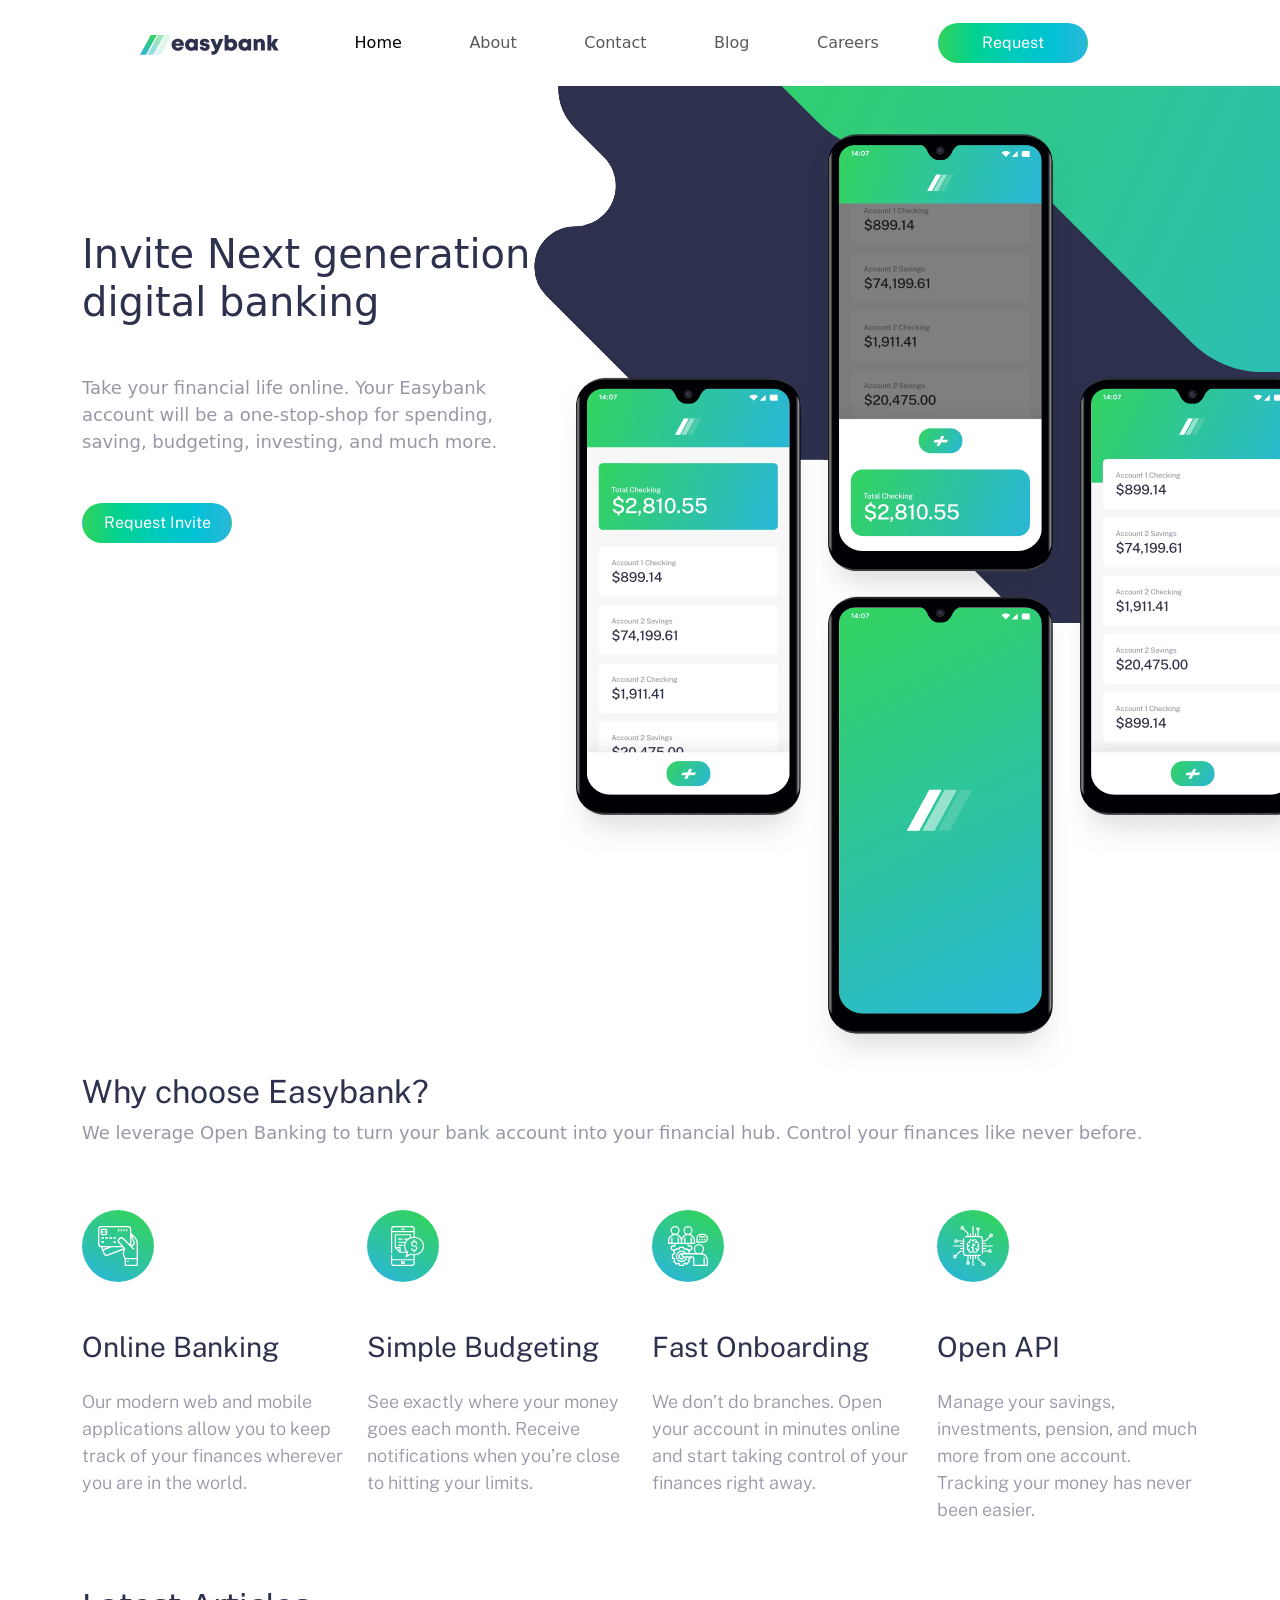
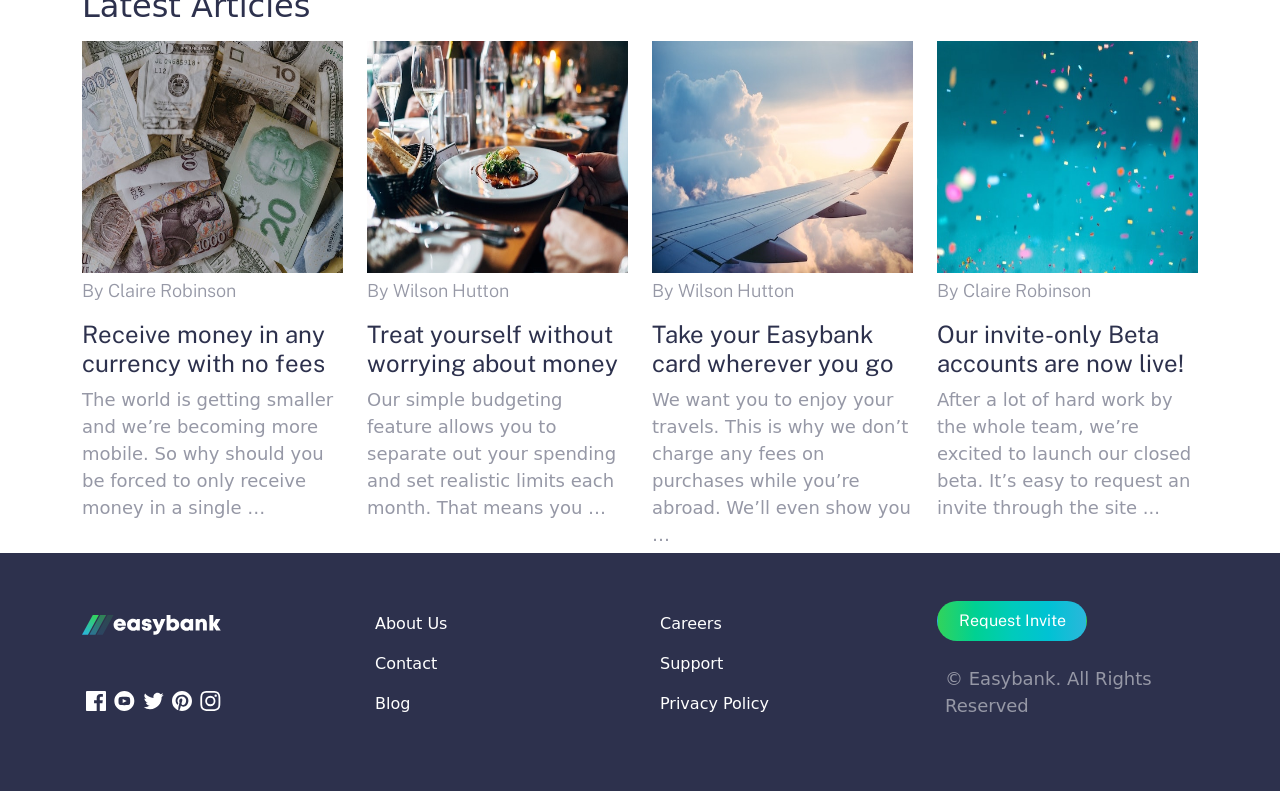
==== commit 4e09e586: "v0.2" ====
--- a/index.html
+++ b/index.html
@@ -22,7 +22,9 @@
     />
     <!-- Main CSS -->
     <link rel="stylesheet" href="./assets/css/style.css" />
+    <link rel="stylesheet" href="./assets/css/media.css" />
   </head>
+
   <body>
     <!-- start navbar -->
     <nav class="navbar navbar-expand-lg sticky-top bg-white">
@@ -70,7 +72,7 @@
         </button>
         <div class="collapse navbar-collapse" id="navbarSupportedContent">
           <ul
-            class="bg-white pb-3 pb-lg-0 navbar-nav justify-content-evenly mb-2 mb-lg-0 align-items-center"
+            class="nav-ul bg-white pb-3 pb-lg-0 navbar-nav justify-content-evenly mb-2 mb-lg-0 align-items-center"
           >
             <li class="nav-item">
               <a class="nav-link active" aria-current="page" href="#">Home</a>
@@ -87,7 +89,9 @@
             <li class="nav-item">
               <a class="nav-link" href="#">Careers</a>
             </li>
-            <button class="btn rounded-pill public-sans-400 nav-btn">Request</button>
+            <button class="btn rounded-pill public-sans-400 nav-btn">
+              Request
+            </button>
           </ul>
         </div>
       </div>
@@ -95,90 +99,87 @@
     <!-- end navbar -->
 
     <!-- start hero -->
-    <div class="container mt-5">
-      <section class="row hero">
-        <div class="col-5 mt-5 pt-5">
-          <h1 class="public-sans-500">
-            Invite Next generation digital banking
-          </h1>
-          <p class="my-5">
-            Take your financial life online. Your Easybank account will be a
-            one-stop-shop for spending, saving, budgeting, investing, and much
-            more.
-          </p>
-          <button class="btn rounded-pill public-sans-400">
-            Request Invite
-          </button>
-        </div>
-        <div class="col-7 hero-cont">
-          <div class="intro-desktop">
-            <svg
-              class="svg-desktop"
-              xmlns="http://www.w3.org/2000/svg"
-              xmlns:xlink="http://www.w3.org/1999/xlink"
-              width="1271"
-              height="1034"
-            >
-              <defs>
-                <linearGradient
-                  id="c"
-                  x1="0%"
-                  x2="99.58%"
-                  y1="36.147%"
-                  y2="63.736%"
-                >
-                  <stop offset="0%" stop-color="#33D35E" />
-                  <stop offset="100%" stop-color="#2AB6D9" />
-                </linearGradient>
-                <filter
-                  id="a"
-                  width="104.9%"
-                  height="135.9%"
-                  x="-4.8%"
-                  y="-17.6%"
-                  filterUnits="objectBoundingBox"
-                >
-                  <feOffset
-                    dy="2"
-                    in="SourceAlpha"
-                    result="shadowOffsetOuter1"
-                  />
-                  <feGaussianBlur
-                    in="shadowOffsetOuter1"
-                    result="shadowBlurOuter1"
-                    stdDeviation="38.5"
-                  />
-                  <feColorMatrix
-                    in="shadowBlurOuter1"
-                    values="0 0 0 0 0 0 0 0 0 0 0 0 0 0 0 0 0 0 0.0240111451 0"
-                  />
-                </filter>
-                <path
-                  id="b"
-                  d="M69.445 572.84L203.73 707.112a100 100 0 0070.708 29.286h70.693a100 100 0 0170.708 29.287l161.04 161.027A100 100 0 00647.584 956h388.853c44.964 0 81.415-36.45 81.415-81.414a81.414 81.414 0 00-23.848-57.57l-86.392-86.386c-12.033-12.032-12.034-31.54-.002-43.574a30.812 30.812 0 0121.788-9.025c17.017 0 30.812-13.795 30.812-30.812 0-8.172-3.246-16.01-9.025-21.788L855.85 430.11a100 100 0 00-70.708-29.287H550.7a100 100 0 01-70.708-29.287l-35.253-35.25A100 100 0 00374.032 307H138.88c-31.769 0-57.523 25.754-57.523 57.523a57.523 57.523 0 0016.85 40.676l28.761 28.76c15.886 15.884 15.887 41.64.003 57.525a40.676 40.676 0 01-28.764 11.915c-22.465 0-40.677 18.211-40.677 40.676a40.676 40.676 0 0011.915 28.764z"
-                />
-              </defs>
-              <g fill="none" fill-rule="evenodd" transform="translate(15)">
-                <use fill="#000" filter="url(#a)" xlink:href="#b" />
-                <use fill="#2D314D" xlink:href="#b" />
-                <path
-                  fill="url(#c)"
-                  d="M207.445 265.84L341.73 400.112a100 100 0 0070.708 29.286h70.693a100 100 0 0170.708 29.287l161.04 161.027A100 100 0 00785.584 649h388.853c44.964 0 81.415-36.45 81.415-81.414a81.414 81.414 0 00-23.848-57.57l-86.392-86.386c-12.033-12.032-12.034-31.54-.002-43.574a30.812 30.812 0 0121.788-9.025c17.017 0 30.812-13.795 30.812-30.812 0-8.172-3.246-16.01-9.025-21.788L993.85 123.11a100 100 0 00-70.708-29.287H688.7a100 100 0 01-70.708-29.287l-35.253-35.25A100 100 0 00512.032 0H276.88c-31.769 0-57.523 25.754-57.523 57.523a57.523 57.523 0 0016.85 40.676l28.761 28.76c15.886 15.884 15.887 41.64.003 57.525a40.676 40.676 0 01-28.764 11.915c-22.465 0-40.677 18.211-40.677 40.676a40.676 40.676 0 0011.915 28.764z"
-                />
-              </g>
-            </svg>
+    <div>
+      <div class="container mt-5">
+        <section class="row hero">
+          <div class="col-lg-5 col-12 order-1 order-lg-0 mt-5 pt-5">
+            <h1 class="public-sans-500">
+              Invite Next generation digital banking
+            </h1>
+            <p class="my-5">
+              Take your financial life online. Your Easybank account will be a
+              one-stop-shop for spending, saving, budgeting, investing, and much
+              more.
+            </p>
+            <button class="btn rounded-pill public-sans-400">
+              Request Invite
+            </button>
           </div>
-          <div class="mockup">
+          <div class="mockup col-lg-7 col-12 order-0 order-lg-1">
             <img src="./images/image-mockups.png" alt="" />
           </div>
-        </div>
-      </section>
+        </section>
+      </div>
+      <div class="hero-cont">
+        <div class="intro-desktop">
+          <svg
+            class="svg-desktop"
+            xmlns="http://www.w3.org/2000/svg"
+            xmlns:xlink="http://www.w3.org/1999/xlink"
+          >
+            <defs>
+              <linearGradient
+                id="c"
+                x1="0%"
+                x2="99.58%"
+                y1="36.147%"
+                y2="63.736%"
+              >
+                <stop offset="0%" stop-color="#33D35E" />
+                <stop offset="100%" stop-color="#2AB6D9" />
+              </linearGradient>
+              <filter
+                id="a"
+                width="104.9%"
+                height="135.9%"
+                x="-4.8%"
+                y="-17.6%"
+                filterUnits="objectBoundingBox"
+              >
+                <feOffset dy="2" in="SourceAlpha" result="shadowOffsetOuter1" />
+                <feGaussianBlur
+                  in="shadowOffsetOuter1"
+                  result="shadowBlurOuter1"
+                  stdDeviation="38.5"
+                />
+                <feColorMatrix
+                  in="shadowBlurOuter1"
+                  values="0 0 0 0 0 0 0 0 0 0 0 0 0 0 0 0 0 0 0.0240111451 0"
+                />
+              </filter>
+              <path
+                id="b"
+                d="M69.445 572.84L203.73 707.112a100 100 0 0070.708 29.286h70.693a100 100 0 0170.708 29.287l161.04 161.027A100 100 0 00647.584 956h388.853c44.964 0 81.415-36.45 81.415-81.414a81.414 81.414 0 00-23.848-57.57l-86.392-86.386c-12.033-12.032-12.034-31.54-.002-43.574a30.812 30.812 0 0121.788-9.025c17.017 0 30.812-13.795 30.812-30.812 0-8.172-3.246-16.01-9.025-21.788L855.85 430.11a100 100 0 00-70.708-29.287H550.7a100 100 0 01-70.708-29.287l-35.253-35.25A100 100 0 00374.032 307H138.88c-31.769 0-57.523 25.754-57.523 57.523a57.523 57.523 0 0016.85 40.676l28.761 28.76c15.886 15.884 15.887 41.64.003 57.525a40.676 40.676 0 01-28.764 11.915c-22.465 0-40.677 18.211-40.677 40.676a40.676 40.676 0 0011.915 28.764z"
+              />
+            </defs>
+            <g fill="none" fill-rule="evenodd" transform="translate(15)">
+              <use fill="#000" filter="url(#a)" xlink:href="#b" />
+              <use fill="#2D314D" xlink:href="#b" />
+              <path
+                fill="url(#c)"
+                d="M207.445 265.84L341.73 400.112a100 100 0 0070.708 29.286h70.693a100 100 0 0170.708 29.287l161.04 161.027A100 100 0 00785.584 649h388.853c44.964 0 81.415-36.45 81.415-81.414a81.414 81.414 0 00-23.848-57.57l-86.392-86.386c-12.033-12.032-12.034-31.54-.002-43.574a30.812 30.812 0 0121.788-9.025c17.017 0 30.812-13.795 30.812-30.812 0-8.172-3.246-16.01-9.025-21.788L993.85 123.11a100 100 0 00-70.708-29.287H688.7a100 100 0 01-70.708-29.287l-35.253-35.25A100 100 0 00512.032 0H276.88c-31.769 0-57.523 25.754-57.523 57.523a57.523 57.523 0 0016.85 40.676l28.761 28.76c15.886 15.884 15.887 41.64.003 57.525a40.676 40.676 0 01-28.764 11.915c-22.465 0-40.677 18.211-40.677 40.676a40.676 40.676 0 0011.915 28.764z"
+              />
+            </g>
+          </svg>
+        </div>
+      </div>
     </div>
+
     <!-- end hero -->
 
     <!-- start section 2 -->
     <div class="container">
-      <div class="sec2-content w-50">
+      <div class="sec2-content w-lg-50 w-100">
         <h2 class="public-sans-400">Why choose Easybank?</h2>
         <p>
           We leverage Open Banking to turn your bank account into your financial
@@ -186,7 +187,7 @@
         </p>
       </div>
       <section class="row section2 pt-5">
-        <div class="col-3">
+        <div class="col-lg-3 col-12">
           <svg
             class="mb-5"
             xmlns="http://www.w3.org/2000/svg"
@@ -214,7 +215,7 @@
             your finances wherever you are in the world.
           </p>
         </div>
-        <div class="col-3">
+        <div class="col-lg-3 col-12">
           <svg
             class="mb-5"
             xmlns="http://www.w3.org/2000/svg"
@@ -242,7 +243,7 @@
             when you’re close to hitting your limits.
           </p>
         </div>
-        <div class="col-3">
+        <div class="col-lg-3 col-12">
           <svg
             class="mb-5"
             xmlns="http://www.w3.org/2000/svg"
@@ -270,7 +271,7 @@
             taking control of your finances right away.
           </p>
         </div>
-        <div class="col-3">
+        <div class="col-lg-3 col-12">
           <svg
             class="mb-5"
             xmlns="http://www.w3.org/2000/svg"
@@ -304,9 +305,9 @@
 
     <!-- start section 3 -->
     <div class="container my-5">
-      <h2 class="mb-3">Latest Articles</h2>
+      <h2 class="mb-lg-3 mb-5">Latest Articles</h2>
       <section class="section3 row">
-        <div class="col-3">
+        <div class="cards col-lg-3 col-12">
           <img
             class="img-fluid image-sec3"
             src="./images/image-currency.jpg"
@@ -321,7 +322,7 @@
             should you be forced to only receive money in a single …
           </p>
         </div>
-        <div class="col-3">
+        <div class="cards col-lg-3 col-12">
           <img
             class="img-fluid image-sec3"
             src="./images/image-restaurant.jpg"
@@ -336,7 +337,7 @@
             spending and set realistic limits each month. That means you …
           </p>
         </div>
-        <div class="col-3">
+        <div class="cards col-lg-3 col-12">
           <img
             class="img-fluid image-sec3"
             src="./images/image-plane.jpg"
@@ -351,7 +352,7 @@
             fees on purchases while you’re abroad. We’ll even show you …
           </p>
         </div>
-        <div class="col-3">
+        <div class="cards col-lg-3 col-12">
           <img
             class="img-fluid image-sec3"
             src="./images/image-confetti.jpg"
@@ -374,9 +375,9 @@
     <footer class="py-5">
       <div class="container">
         <div class="row justify-content-between align-items-center">
-          <div class="col-9">
+          <div class="col-md-9 col-12">
             <div class="row align-items-center">
-              <div class="col-4">
+              <div class="col-md-4 col-12">
                 <svg xmlns="http://www.w3.org/2000/svg" width="139" height="20">
                   <defs>
                     <linearGradient
@@ -409,7 +410,7 @@
                     </g>
                   </g>
                 </svg>
-                <ul class="list-unstyled d-flex mt-5">
+                <ul class="list-unstyled d-flex mt-5 foot-list">
                   <li class="p-1">
                     <a href="#"
                       ><svg
@@ -477,7 +478,7 @@
                   </li>
                 </ul>
               </div>
-              <div class="col-4">
+              <div class="col-md-4 col-12">
                 <ul class="list-unstyled">
                   <li class="p-2">
                     <a class="text-white" href="#">About Us</a>
@@ -488,7 +489,7 @@
                   <li class="p-2"><a class="text-white" href="#">Blog</a></li>
                 </ul>
               </div>
-              <div class="col-4">
+              <div class="col-md-4 col-12">
                 <ul class="list-unstyled">
                   <li class="p-2">
                     <a class="text-white" href="#">Careers</a>
@@ -503,7 +504,7 @@
               </div>
             </div>
           </div>
-          <div class="col-3">
+          <div class="col-md-3 col-12">
             <button class="btn rounded-pill public-sans-400">
               Request Invite
             </button>
--- a/assets/css/style.css
+++ b/assets/css/style.css
@@ -28,7 +28,9 @@
   margin: 0;
   box-sizing: border-box;
 }
-
+body {
+  overflow-x: hidden !important;
+}
 /* start fonts */
 
 .public-sans-300 {
@@ -70,20 +72,22 @@
   font-size: var(--size);
 }
 .svg-desktop {
-  transform: translateY(-30%);
-  transform: translateX(-100px);
-  -webkit-transform: translateY(-30%);
-  -moz-transform: translateY(-30%);
-  -ms-transform: translateY(-30%);
-  -o-transform: translateY(-30%);
+  transform: translate(-50px, -50%);
+  -webkit-transform: translate(-50px, -50%);
+  -moz-transform: translate(-50px, -50%);
+  -ms-transform: translate(-50px, -50%);
+  -o-transform: translate(-50px, -50%);
+}
+.svg-desktop {
+  position: absolute;
+  bottom: 0px;
+  left: 40%;
+  width: 110%;
+  height: 100vh;
+  z-index: -999;
 }
 .hero-cont {
   position: relative;
-}
-.mockup {
-  position: absolute;
-  top: -180px;
-  right: -200px;
 }
 h1,
 h2,
@@ -92,9 +96,6 @@
 h5,
 h6 {
   color: var(--Dark-Blue);
-}
-.hero {
-  height: 750px;
 }
 .image-sec3 {
   height: 50% !important;
@@ -106,5 +107,44 @@
   text-decoration: none;
 }
 .navbar-toggler {
-  width: 100px;
+  width: 70px;
 }
+
+/* start media query */
+@media (max-width: 992px) {
+  .svg-desktop {
+    transform: translate(-40%, -60%);
+    -webkit-transform: translate(-40%, -60%);
+    -moz-transform: translate(-40%, -60%);
+    -ms-transform: translate(-40%, -60%);
+    -o-transform: translate(-40%, -60%);
+  }
+  .mockup img {
+    width: 100%;
+  }
+  .hero {
+    text-align: center;
+    margin-bottom: 45px !important;
+  }
+  .section2,
+  .section3 {
+    text-align: center;
+  }
+  .cards {
+    height: 80%;
+    padding-top: 10px;
+    padding-bottom: 10px;
+  }
+  .nav-ul {
+    margin-top: 25px;
+  }
+}
+@media (max-width: 767px) {
+  footer {
+    text-align: center;
+  }
+  .foot-list {
+    justify-content: center !important;
+  }
+}
+/* end media query */
